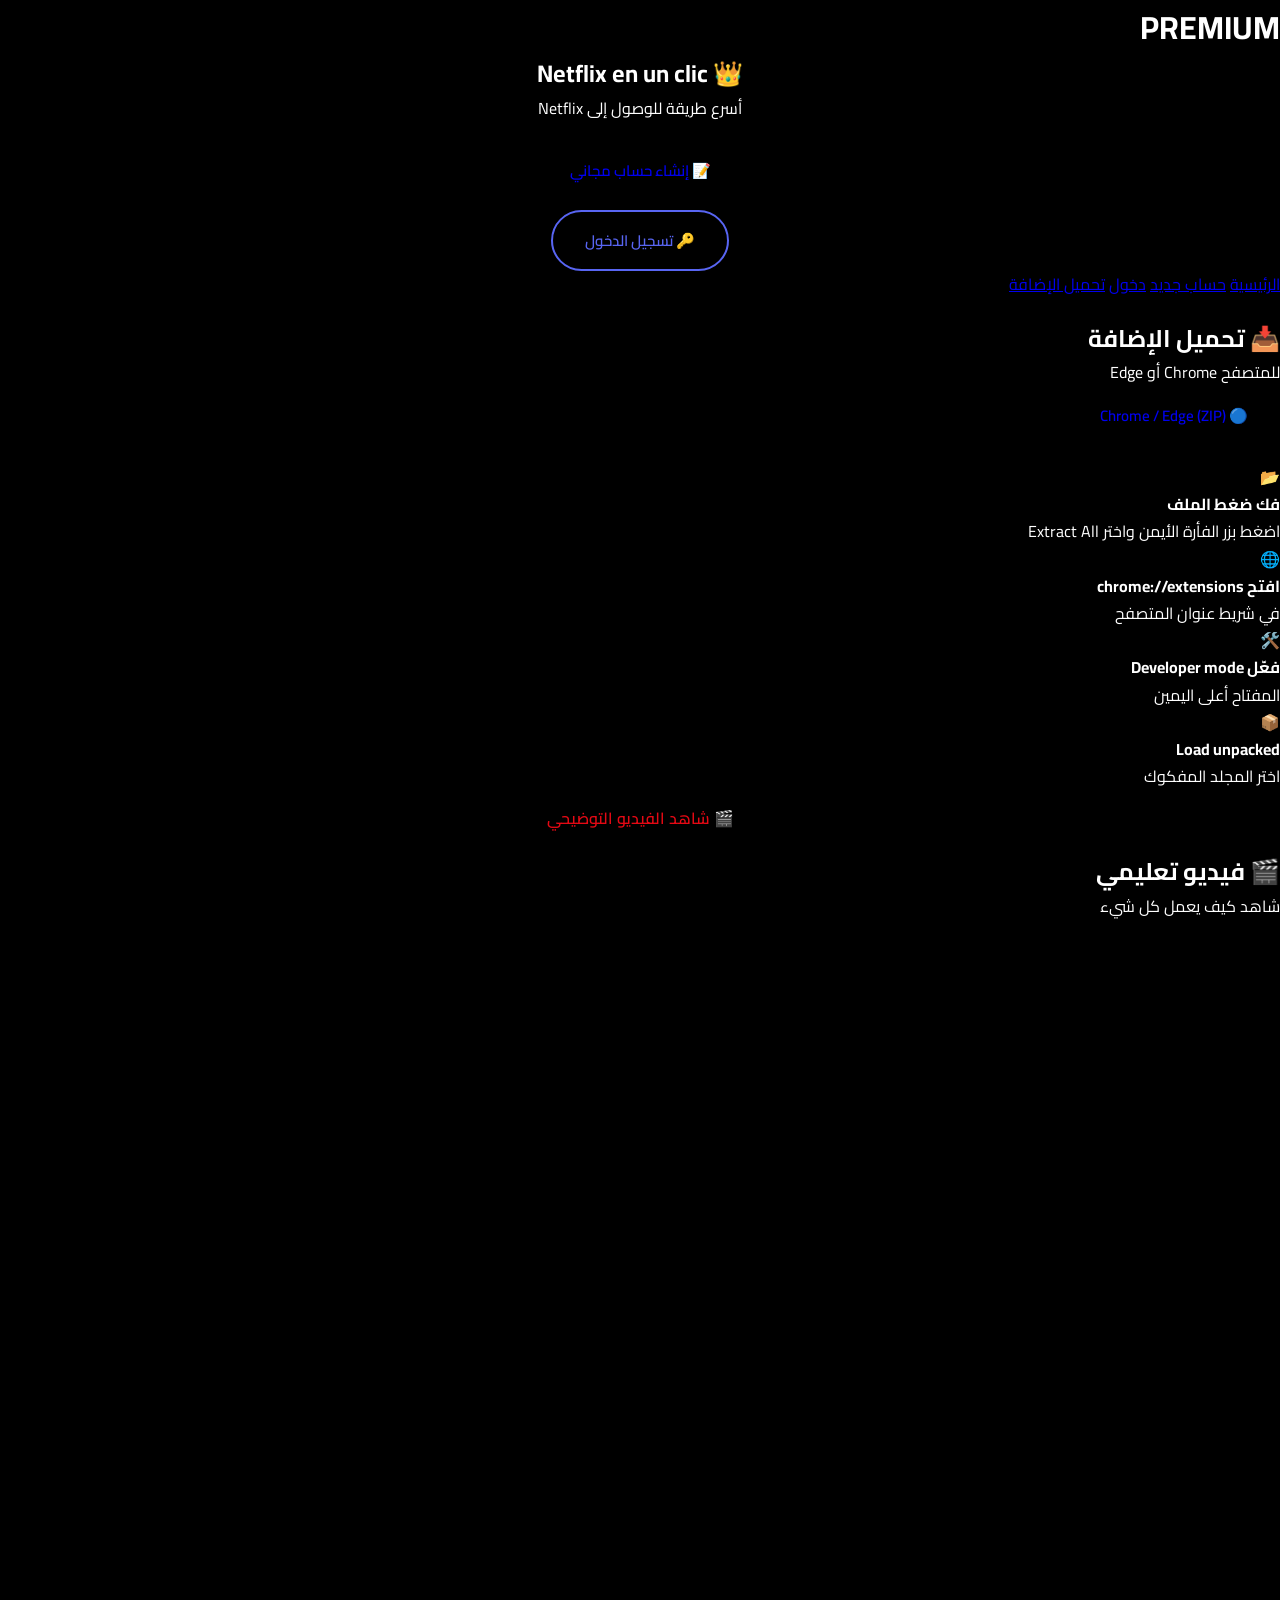
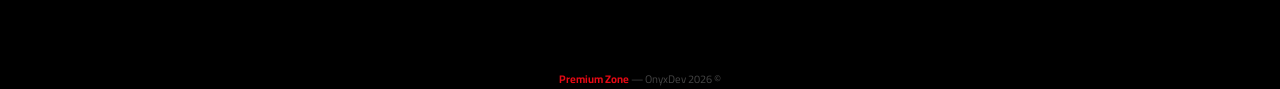
==== index.html @ 8218371e "Update index.html" ====
<!DOCTYPE html>
<html lang="ar" dir="rtl">
<head>
    <meta charset="UTF-8">
    <meta name="viewport" content="width=device-width, initial-scale=1.0">
    <title>Premium Zone</title>
    <link rel="stylesheet" href="style.css">
</head>
<body>

<div class="container">

    <div class="logo">
        <h1>PREMIUM</h1>
    </div>

    <div class="card" style="text-align:center;">
        <h2>👑 Netflix en un clic</h2>
        <p class="subtitle">أسرع طريقة للوصول إلى Netflix</p>
        
        <div style="margin-top:20px;">
            <a href="signup.html" class="btn">📝 إنشاء حساب مجاني</a>
        </div>
        <div style="margin-top:10px;">
            <a href="login.html" class="btn btn-outline">🔑 تسجيل الدخول</a>
        </div>
    </div>

    <div class="nav-bottom">
        <a href="#">الرئيسية</a>
        <a href="signup.html">حساب جديد</a>
        <a href="login.html">دخول</a>
        <a href="#download">تحميل الإضافة</a>
    </div>

    <!-- DOWNLOAD -->
    <div class="card" id="download" style="margin-top:20px;">
        <h2>📥 تحميل الإضافة</h2>
        <p class="subtitle">للمتصفح Chrome أو Edge</p>
        <a href="https://drive.google.com/file/d/1JAqgRaHh-zNMrs-SOYu-zjc6arDPYZc6/view?usp=sharing" class="btn">🔵 Chrome / Edge (ZIP)</a>
        
        <div style="margin-top:20px; text-align:right;">
            <div class="feature-row">
                <div class="icon">📂</div>
                <div class="info"><h4>فك ضغط الملف</h4><p>اضغط بزر الفأرة الأيمن واختر Extract All</p></div>
            </div>
            <div class="feature-row">
                <div class="icon">🌐</div>
                <div class="info"><h4>افتح chrome://extensions</h4><p>في شريط عنوان المتصفح</p></div>
            </div>
            <div class="feature-row">
                <div class="icon">🛠️</div>
                <div class="info"><h4>فعّل Developer mode</h4><p>المفتاح أعلى اليمين</p></div>
            </div>
            <div class="feature-row">
                <div class="icon">📦</div>
                <div class="info"><h4>Load unpacked</h4><p>اختر المجلد المفكوك</p></div>
            </div>
        </div>
        
        <p style="text-align:center; margin-top:15px;">
            <a href="#video" style="color:#E50914; text-decoration:none; font-weight:600;">🎬 شاهد الفيديو التوضيحي</a>
        </p>
    </div>

    <!-- VIDEO -->
    <div class="card" id="video" style="margin-top:20px;">
        <h2>🎬 فيديو تعليمي</h2>
        <p class="subtitle">شاهد كيف يعمل كل شيء</p>
        <div style="border-radius:10px; overflow:hidden; background:#000; aspect-ratio:16/9;">
            <iframe src="https://www.youtube-nocookie.com/embed/JpNjwYUi43E?rel=0" frameborder="0" allow="autoplay; encrypted-media; picture-in-picture" allowfullscreen style="width:100%;height:100%;border:none;"></iframe>
        </div>
    </div>

    <p style="text-align:center; color:#444; font-size:11px; margin-top:30px;">
        © 2026 <strong style="color:#E50914;">Premium Zone</strong> — OnyxDev
    </p>

</div>

</body>
</html>
---- style.css ----
@import url('https://fonts.googleapis.com/css2?family=Cairo:wght@300;400;500;600;700;800;900&display=swap');

:root {
    --bg: #000000;
    --surface: #0c0c0c;
    --card: #111111;
    --border: #1a1a1a;
    --red: #E50914;
    --red-hover: #b20710;
    --gold: #FFD700;
    --text: #ffffff;
    --text-secondary: #888888;
    --green: #46d369;
    --blue: #5865F2;
    --radius: 20px;
    --radius-sm: 12px;
    --shadow: 0 4px 30px rgba(0,0,0,0.5);
}

* { margin: 0; padding: 0; box-sizing: border-box; }

body {
    background: var(--bg);
    font-family: 'Cairo', sans-serif;
    color: var(--text);
    line-height: 1.7;
    -webkit-font-smoothing: antialiased;
}

/* ========== NAVBAR ========== */
.navbar {
    display: flex;
    justify-content: space-between;
    align-items: center;
    padding: 20px 40px;
    background: rgba(0,0,0,0.8);
    backdrop-filter: blur(20px);
    border-bottom: 1px solid var(--border);
    position: sticky;
    top: 0;
    z-index: 100;
}
.nav-logo {
    font-size: 24px;
    font-weight: 900;
    color: var(--red);
    letter-spacing: 4px;
}
.nav-links { display: flex; gap: 25px; align-items: center; }
.nav-links a {
    color: var(--text-secondary);
    text-decoration: none;
    font-size: 14px;
    font-weight: 500;
    transition: 0.3s;
}
.nav-links a:hover { color: var(--text); }
.nav-links .btn-nav {
    background: var(--red);
    color: white;
    padding: 10px 22px;
    border-radius: 50px;
    font-weight: 600;
    font-size: 13px;
}
.nav-links .btn-nav:hover { background: var(--red-hover); color: white; }

/* ========== HERO ========== */
.hero {
    text-align: center;
    padding: 100px 20px 80px;
    position: relative;
    overflow: hidden;
}
.hero::before {
    content: '';
    position: absolute;
    top: -50%;
    left: -50%;
    width: 200%;
    height: 200%;
    background: radial-gradient(circle at center, rgba(229,9,20,0.08) 0%, transparent 70%);
    animation: rotate 30s linear infinite;
}
@keyframes rotate {
    from { transform: rotate(0deg); }
    to { transform: rotate(360deg); }
}
.hero-content { position: relative; z-index: 1; }
.hero-badge {
    display: inline-block;
    background: rgba(229,9,20,0.1);
    color: var(--red);
    border: 1px solid rgba(229,9,20,0.2);
    border-radius: 50px;
    padding: 8px 20px;
    font-size: 12px;
    font-weight: 700;
    letter-spacing: 3px;
    text-transform: uppercase;
    margin-bottom: 25px;
}
.hero h1 {
    font-size: 56px;
    font-weight: 900;
    line-height: 1.2;
    margin-bottom: 15px;
    background: linear-gradient(135deg, #E50914, #ff6b6b);
    -webkit-background-clip: text;
    -webkit-text-fill-color: transparent;
}
.hero p {
    font-size: 18px;
    color: var(--text-secondary);
    max-width: 550px;
    margin: 0 auto 35px;
    font-weight: 300;
}
.hero-buttons { display: flex; gap: 15px; justify-content: center; flex-wrap: wrap; }

/* ========== BOUTONS ========== */
.btn {
    display: inline-flex;
    align-items: center;
    gap: 8px;
    padding: 16px 32px;
    border-radius: 50px;
    text-decoration: none;
    font-weight: 600;
    font-size: 15px;
    transition: all 0.3s;
    cursor: pointer;
    border: none;
    font-family: 'Cairo', sans-serif;
}
.btn-primary {
    background: var(--red);
    color: white;
    box-shadow: 0 8px 30px rgba(229,9,20,0.3);
}
.btn-primary:hover {
    background: var(--red-hover);
    transform: translateY(-3px);
    box-shadow: 0 15px 40px rgba(229,9,20,0.4);
}
.btn-secondary {
    background: transparent;
    color: var(--text);
    border: 2px solid rgba(255,255,255,0.2);
}
.btn-secondary:hover {
    border-color: var(--text);
    transform: translateY(-3px);
}
.btn-outline {
    background: transparent;
    border: 2px solid var(--blue);
    color: var(--blue);
}
.btn-outline:hover { background: var(--blue); color: white; }
.btn-green {
    background: var(--green);
    color: white;
}
.btn-green:hover { background: #3ab558; transform: translateY(-3px); }
.btn-sm { padding: 10px 20px; font-size: 13px; }

/* ========== SECTIONS ========== */
.section {
    max-width: 1100px;
    margin: 0 auto;
    padding: 80px 25px;
}
.section-title {
    text-align: center;
    margin-bottom: 60px;
}
.section-title h2 {
    font-size: 36px;
    font-weight: 800;
    margin-bottom: 10px;
}
.section-title p {
    color: var(--text-secondary);
    font-size: 16px;
}

/* ========== FEATURES ========== */
.features-grid {
    display: grid;
    grid-template-columns: repeat(auto-fit, minmax(260px, 1fr));
    gap: 25px;
}
.feature-card {
    background: var(--card);
    border: 1px solid var(--border);
    border-radius: var(--radius);
    padding: 35px 25px;
    text-align: center;
    transition: all 0.3s;
    position: relative;
    overflow: hidden;
}
.feature-card::before {
    content: '';
    position: absolute;
    top: 0;
    left: 0;
    right: 0;
    height: 3px;
    background: var(--red);
    transform: scaleX(0);
    transition: transform 0.3s;
}
.feature-card:hover::before { transform: scaleX(1); }
.feature-card:hover {
    transform: translateY(-8px);
    box-shadow: var(--shadow);
    border-color: #2a2a2a;
}
.feature-icon {
    font-size: 45px;
    margin-bottom: 20px;
    display: block;
}
.feature-card h3 {
    font-size: 19px;
    font-weight: 700;
    margin-bottom: 10px;
}
.feature-card p {
    color: var(--text-secondary);
    font-size: 14px;
    font-weight: 400;
}

/* ========== DOWNLOAD ========== */
.download-card {
    background: var(--card);
    border: 1px solid var(--border);
    border-radius: var(--radius);
    padding: 50px 40px;
    text-align: center;
    max-width: 700px;
    margin: 0 auto;
    box-shadow: var(--shadow);
}
.download-card h3 { font-size: 24px; margin-bottom: 20px; }

/* Install steps */
.install-steps { text-align: right; margin-top: 30px; }
.install-step {
    display: flex; align-items: center; gap: 18px;
    background: #0a0a0a; border: 1px solid var(--border);
    border-radius: var(--radius-sm); padding: 20px 22px;
    margin-bottom: 12px; transition: 0.3s;
}
.install-step:hover { border-color: var(--red); }
.install-num {
    width: 42px; height: 42px; background: var(--red);
    border-radius: 50%; display: flex; align-items: center;
    justify-content: center; font-size: 18px; font-weight: 900;
    flex-shrink: 0;
}
.install-text strong { display: block; color: var(--text); font-size: 15px; margin-bottom: 4px; }
.install-text p { color: var(--text-secondary); font-size: 13px; }
.install-text code {
    background: #1a1a1a; color: var(--red); padding: 3px 10px;
    border-radius: 6px; font-size: 13px; font-weight: 700;
}

/* ========== VIDEO ========== */
.video-card {
    background: var(--card);
    border: 1px solid var(--border);
    border-radius: var(--radius);
    padding: 40px;
    text-align: center;
    max-width: 700px;
    margin: 0 auto;
}
.video-wrapper {
    position: relative;
    border-radius: var(--radius-sm);
    overflow: hidden;
    background: #000;
    aspect-ratio: 16/9;
}
.video-wrapper iframe { width: 100%; height: 100%; border: none; }
.video-overlay {
    position: absolute; inset: 0; display: flex; flex-direction: column;
    align-items: center; justify-content: center;
    background: rgba(0,0,0,0.6); cursor: pointer; z-index: 1;
    transition: 0.3s;
}
.video-overlay:hover { background: rgba(0,0,0,0.4); }
.play-btn {
    width: 75px; height: 75px; background: var(--red);
    border-radius: 50%; display: flex; align-items: center;
    justify-content: center; margin-bottom: 12px;
    box-shadow: 0 0 40px rgba(229,9,20,0.5); transition: 0.3s;
}
.video-overlay:hover .play-btn { transform: scale(1.1); }
.play-btn svg { width: 32px; height: 32px; margin-left: 4px; }
.video-overlay span { color: #ccc; font-size: 15px; font-weight: 600; }

/* ========== FORMULAIRES ========== */
.form-container {
    max-width: 460px; margin: 60px auto; padding: 45px 40px;
    background: var(--card); border: 1px solid var(--border);
    border-radius: var(--radius); text-align: center;
    box-shadow: var(--shadow);
}
.form-container h2 { font-size: 28px; margin-bottom: 8px; color: var(--text); }
.form-container p { color: var(--text-secondary); margin-bottom: 30px; font-size: 14px; }
.form-group { margin-bottom: 18px; text-align: right; }
.form-group label { display: block; color: var(--text-secondary); margin-bottom: 6px; font-size: 13px; font-weight: 500; }
.form-group input {
    width: 100%; padding: 15px 18px; background: #0a0a0a;
    border: 1px solid var(--border); border-radius: var(--radius-sm);
    color: var(--text); font-size: 15px; font-family: 'Cairo', sans-serif;
    text-align: right; transition: 0.3s;
}
.form-group input:focus { border-color: var(--red); outline: none; box-shadow: 0 0 0 3px rgba(229,9,20,0.1); }
.form-container .btn { width: 100%; margin-top: 20px; justify-content: center; }
.form-footer { margin-top: 25px; color: var(--text-secondary); font-size: 13px; }
.form-footer a { color: var(--red); text-decoration: none; font-weight: 600; }

/* ========== DASHBOARD ========== */
.dashboard {
    max-width: 650px; margin: 40px auto; padding: 40px;
    background: var(--card); border: 1px solid var(--border);
    border-radius: var(--radius); box-shadow: var(--shadow);
}
.dashboard h2 { text-align: center; font-size: 26px; margin-bottom: 25px; }
.balance-box {
    text-align: center; background: linear-gradient(135deg, #0a0a0a, #111);
    border: 1px solid var(--border); border-radius: var(--radius);
    padding: 30px; margin-bottom: 30px;
}
.balance-amount { font-size: 60px; font-weight: 900; color: var(--green); }
.balance-label { color: var(--text-secondary); font-size: 13px; text-transform: uppercase; letter-spacing: 2px; }
.actions-grid { display: grid; grid-template-columns: 1fr 1fr; gap: 15px; }
.actions-grid .btn { justify-content: center; text-align: center; }

/* Code display */
.code-box {
    text-align: center; background: linear-gradient(135deg, #0a0a0a, #111);
    border: 1px solid var(--red); border-radius: var(--radius);
    padding: 30px; margin-top: 25px;
}
.code-box h3 { color: var(--green); margin-bottom: 15px; }
.code-value {
    font-size: 32px; font-weight: 900; color: var(--text);
    letter-spacing: 8px; background: #000; padding: 18px;
    border-radius: var(--radius-sm); margin: 12px 0;
    font-family: monospace;
}

/* ========== FOOTER ========== */
footer {
    text-align: center; padding: 35px; color: #444;
    border-top: 1px solid var(--border); font-size: 13px;
    margin-top: 60px;
}
footer strong { color: var(--red); }

/* ========== RESPONSIVE ========== */
@media (max-width: 768px) {
    .hero h1 { font-size: 36px; }
    .hero p { font-size: 15px; }
    .section { padding: 50px 20px; }
    .section-title h2 { font-size: 26px; }
    .navbar { padding: 15px 20px; }
    .nav-links { gap: 15px; }
    .nav-links a { font-size: 12px; }
    .actions-grid { grid-template-columns: 1fr; }
    .features-grid { grid-template-columns: 1fr; }
}
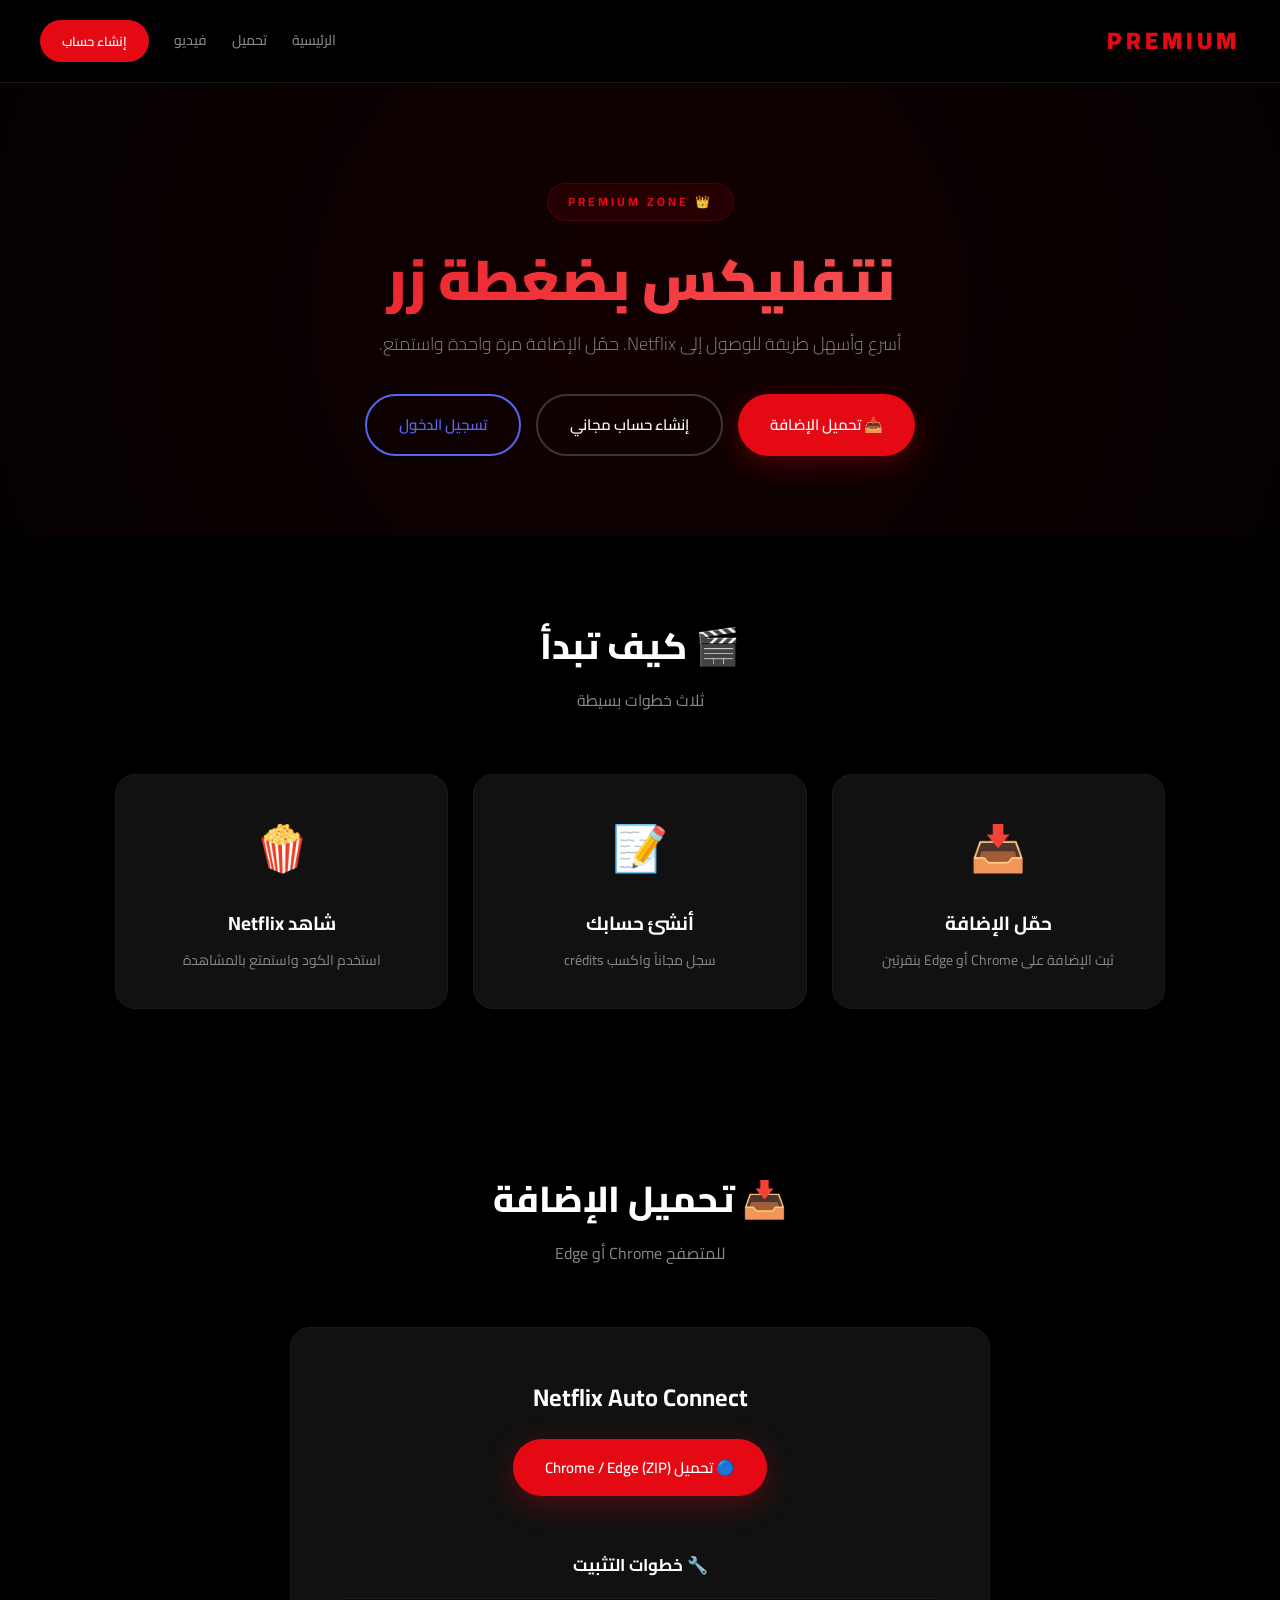
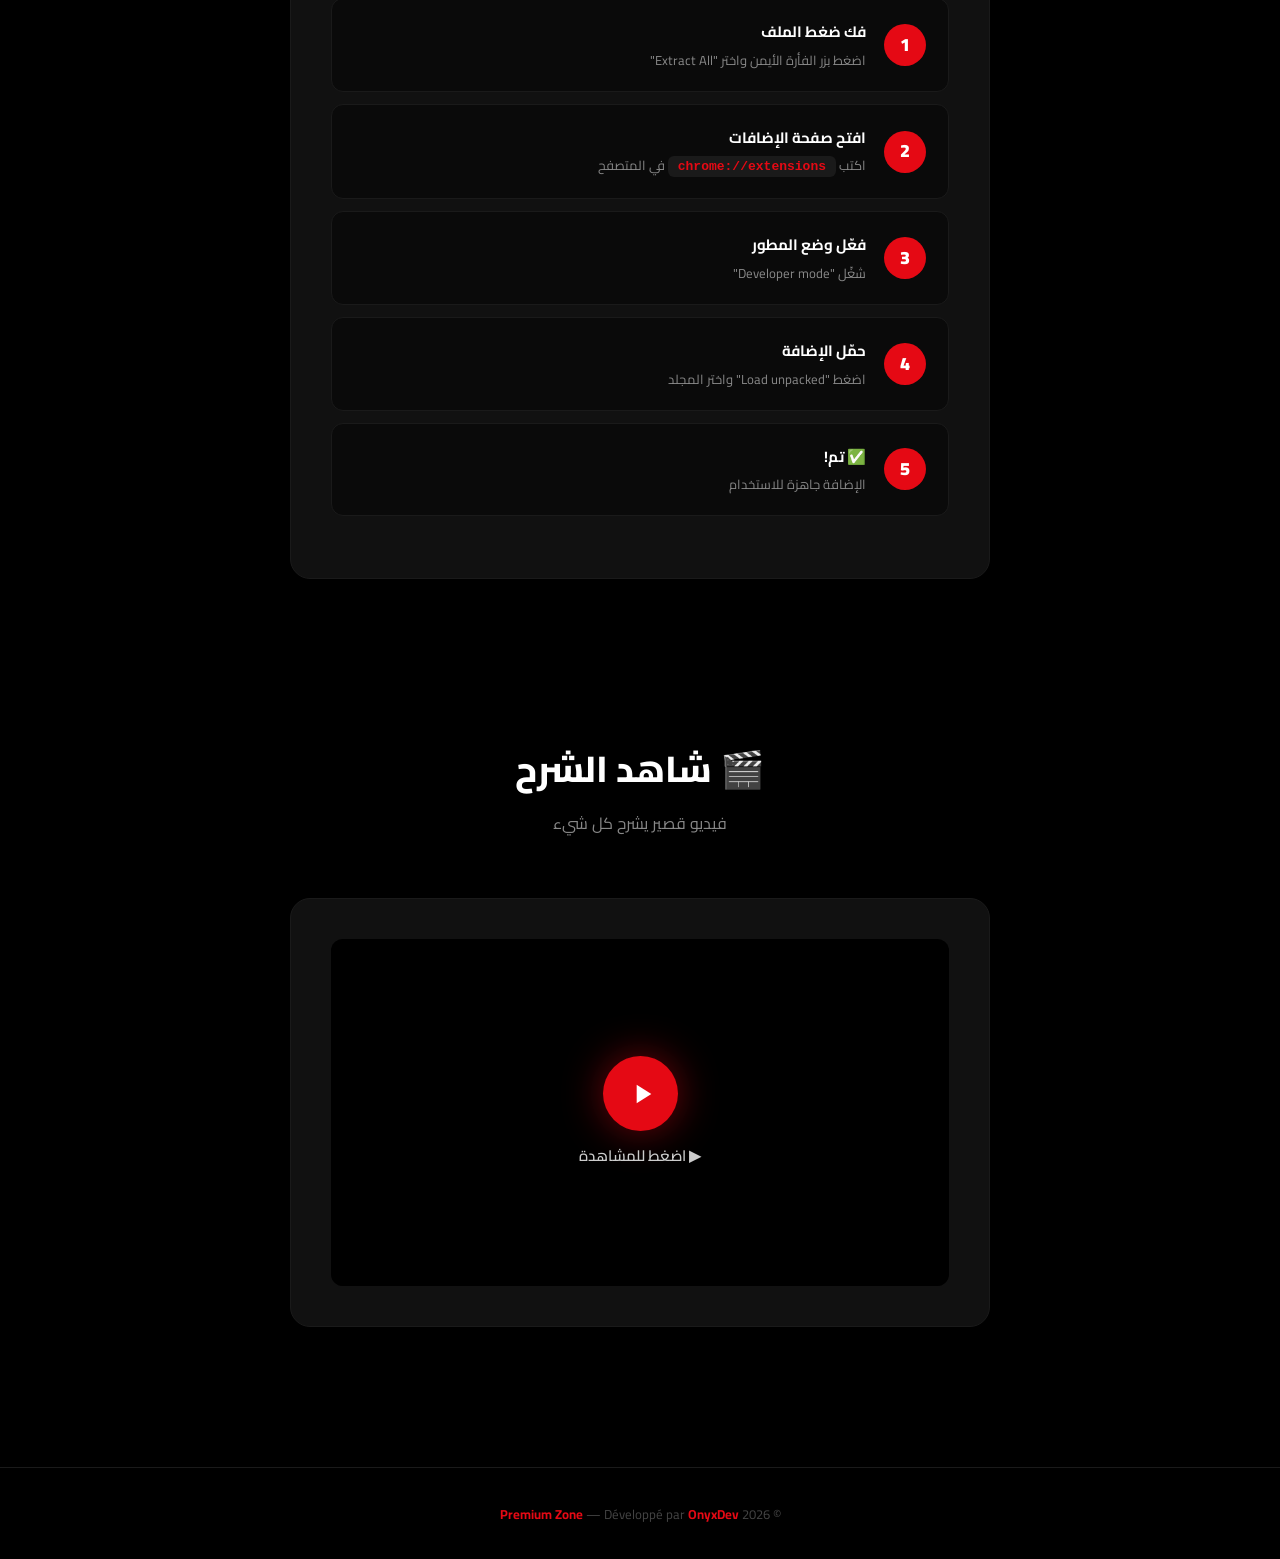
==== commit 91ac249b: "Update index.html" ====
--- a/index.html
+++ b/index.html
@@ -3,80 +3,128 @@
 <head>
     <meta charset="UTF-8">
     <meta name="viewport" content="width=device-width, initial-scale=1.0">
-    <title>Premium Zone</title>
+    <meta name="description" content="Premium Zone - Netflix Access">
+    <title>Premium Zone | Netflix Access</title>
     <link rel="stylesheet" href="style.css">
 </head>
 <body>
 
-<div class="container">
+<!-- NAVBAR -->
+<nav class="navbar">
+    <div class="nav-logo">PREMIUM</div>
+    <div class="nav-links">
+        <a href="#">الرئيسية</a>
+        <a href="#download">تحميل</a>
+        <a href="#videoSection">فيديو</a>
+        <a href="signup.html" class="btn-nav">إنشاء حساب</a>
+    </div>
+</nav>
 
-    <div class="logo">
-        <h1>PREMIUM</h1>
-    </div>
-
-    <div class="card" style="text-align:center;">
-        <h2>👑 Netflix en un clic</h2>
-        <p class="subtitle">أسرع طريقة للوصول إلى Netflix</p>
-        
-        <div style="margin-top:20px;">
-            <a href="signup.html" class="btn">📝 إنشاء حساب مجاني</a>
-        </div>
-        <div style="margin-top:10px;">
-            <a href="login.html" class="btn btn-outline">🔑 تسجيل الدخول</a>
+<!-- HERO -->
+<header class="hero">
+    <div class="hero-content">
+        <div class="hero-badge">👑 Premium Zone</div>
+        <h1>نتفليكس بضغطة زر</h1>
+        <p>أسرع وأسهل طريقة للوصول إلى Netflix. حمّل الإضافة مرة واحدة واستمتع.</p>
+        <div class="hero-buttons">
+            <a href="#download" class="btn btn-primary">📥 تحميل الإضافة</a>
+            <a href="signup.html" class="btn btn-secondary">إنشاء حساب مجاني</a>
+            <a href="login.html" class="btn btn-outline">تسجيل الدخول</a>
         </div>
     </div>
+</header>
 
-    <div class="nav-bottom">
-        <a href="#">الرئيسية</a>
-        <a href="signup.html">حساب جديد</a>
-        <a href="login.html">دخول</a>
-        <a href="#download">تحميل الإضافة</a>
+<!-- FEATURES -->
+<section class="section">
+    <div class="section-title">
+        <h2>🎬 كيف تبدأ</h2>
+        <p>ثلاث خطوات بسيطة</p>
     </div>
+    <div class="features-grid">
+        <div class="feature-card">
+            <span class="feature-icon">📥</span>
+            <h3>حمّل الإضافة</h3>
+            <p>ثبت الإضافة على Chrome أو Edge بنقرتين</p>
+        </div>
+        <div class="feature-card">
+            <span class="feature-icon">📝</span>
+            <h3>أنشئ حسابك</h3>
+            <p>سجل مجاناً واكسب crédits</p>
+        </div>
+        <div class="feature-card">
+            <span class="feature-icon">🍿</span>
+            <h3>شاهد Netflix</h3>
+            <p>استخدم الكود واستمتع بالمشاهدة</p>
+        </div>
+    </div>
+</section>
 
-    <!-- DOWNLOAD -->
-    <div class="card" id="download" style="margin-top:20px;">
+<!-- DOWNLOAD -->
+<section class="section" id="download">
+    <div class="section-title">
         <h2>📥 تحميل الإضافة</h2>
-        <p class="subtitle">للمتصفح Chrome أو Edge</p>
-        <a href="https://drive.google.com/file/d/1JAqgRaHh-zNMrs-SOYu-zjc6arDPYZc6/view?usp=sharing" class="btn">🔵 Chrome / Edge (ZIP)</a>
+        <p>للمتصفح Chrome أو Edge</p>
+    </div>
+    <div class="download-card">
+        <h3>Netflix Auto Connect</h3>
+        <a href="https://drive.google.com/file/d/1JAqgRaHh-zNMrs-SOYu-zjc6arDPYZc6/view?usp=sharing" class="btn btn-primary" style="margin-bottom:25px;">🔵 تحميل Chrome / Edge (ZIP)</a>
         
-        <div style="margin-top:20px; text-align:right;">
-            <div class="feature-row">
-                <div class="icon">📂</div>
-                <div class="info"><h4>فك ضغط الملف</h4><p>اضغط بزر الفأرة الأيمن واختر Extract All</p></div>
+        <div class="install-steps">
+            <h4 style="color:white; font-size:17px; margin:20px 0 18px; text-align:center;">🔧 خطوات التثبيت</h4>
+            <div class="install-step">
+                <div class="install-num">1</div>
+                <div class="install-text"><strong>فك ضغط الملف</strong><p>اضغط بزر الفأرة الأيمن واختر "Extract All"</p></div>
             </div>
-            <div class="feature-row">
-                <div class="icon">🌐</div>
-                <div class="info"><h4>افتح chrome://extensions</h4><p>في شريط عنوان المتصفح</p></div>
+            <div class="install-step">
+                <div class="install-num">2</div>
+                <div class="install-text"><strong>افتح صفحة الإضافات</strong><p>اكتب <code>chrome://extensions</code> في المتصفح</p></div>
             </div>
-            <div class="feature-row">
-                <div class="icon">🛠️</div>
-                <div class="info"><h4>فعّل Developer mode</h4><p>المفتاح أعلى اليمين</p></div>
+            <div class="install-step">
+                <div class="install-num">3</div>
+                <div class="install-text"><strong>فعّل وضع المطور</strong><p>شغّل "Developer mode"</p></div>
             </div>
-            <div class="feature-row">
-                <div class="icon">📦</div>
-                <div class="info"><h4>Load unpacked</h4><p>اختر المجلد المفكوك</p></div>
+            <div class="install-step">
+                <div class="install-num">4</div>
+                <div class="install-text"><strong>حمّل الإضافة</strong><p>اضغط "Load unpacked" واختر المجلد</p></div>
+            </div>
+            <div class="install-step">
+                <div class="install-num">5</div>
+                <div class="install-text"><strong>✅ تم!</strong><p>الإضافة جاهزة للاستخدام</p></div>
             </div>
         </div>
-        
-        <p style="text-align:center; margin-top:15px;">
-            <a href="#video" style="color:#E50914; text-decoration:none; font-weight:600;">🎬 شاهد الفيديو التوضيحي</a>
-        </p>
     </div>
+</section>
 
-    <!-- VIDEO -->
-    <div class="card" id="video" style="margin-top:20px;">
-        <h2>🎬 فيديو تعليمي</h2>
-        <p class="subtitle">شاهد كيف يعمل كل شيء</p>
-        <div style="border-radius:10px; overflow:hidden; background:#000; aspect-ratio:16/9;">
-            <iframe src="https://www.youtube-nocookie.com/embed/JpNjwYUi43E?rel=0" frameborder="0" allow="autoplay; encrypted-media; picture-in-picture" allowfullscreen style="width:100%;height:100%;border:none;"></iframe>
+<!-- VIDEO -->
+<section class="section" id="videoSection">
+    <div class="section-title">
+        <h2>🎬 شاهد الشرح</h2>
+        <p>فيديو قصير يشرح كل شيء</p>
+    </div>
+    <div class="video-card">
+        <div class="video-wrapper">
+            <div class="video-overlay" id="videoOverlay" onclick="playVideo()">
+                <div class="play-btn">
+                    <svg viewBox="0 0 24 24" fill="white"><path d="M8 5v14l11-7z"/></svg>
+                </div>
+                <span>▶ اضغط للمشاهدة</span>
+            </div>
+            <iframe id="tutoVideo" src="" data-src="https://www.youtube-nocookie.com/embed/JpNjwYUi43E?autoplay=1&rel=0" frameborder="0" allow="autoplay; encrypted-media; picture-in-picture" allowfullscreen></iframe>
         </div>
     </div>
+</section>
 
-    <p style="text-align:center; color:#444; font-size:11px; margin-top:30px;">
-        © 2026 <strong style="color:#E50914;">Premium Zone</strong> — OnyxDev
-    </p>
+<footer>
+    <p>© 2026 <strong>Premium Zone</strong> — Développé par <strong>OnyxDev</strong></p>
+</footer>
 
-</div>
+<script>
+function playVideo() {
+    document.getElementById('videoOverlay').style.display = 'none';
+    const iframe = document.getElementById('tutoVideo');
+    iframe.src = iframe.getAttribute('data-src');
+}
+</script>
 
 </body>
 </html>
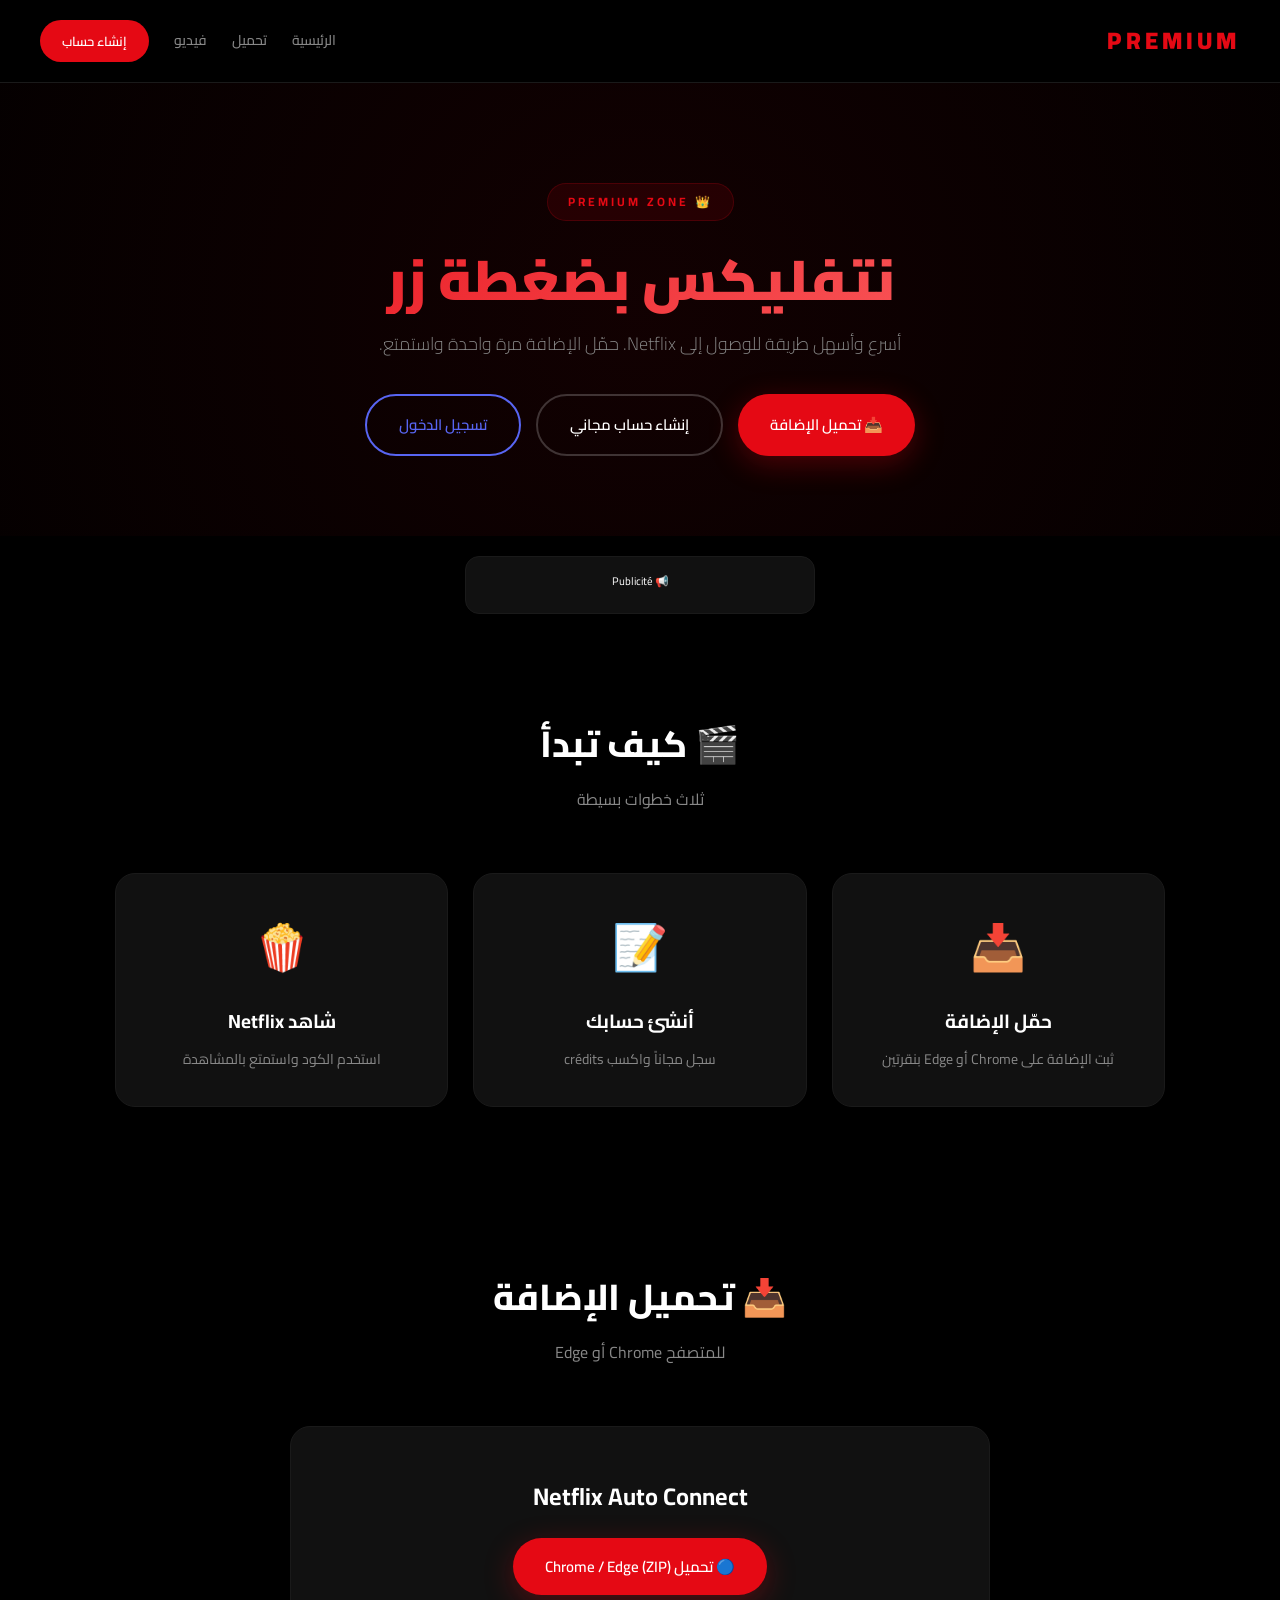
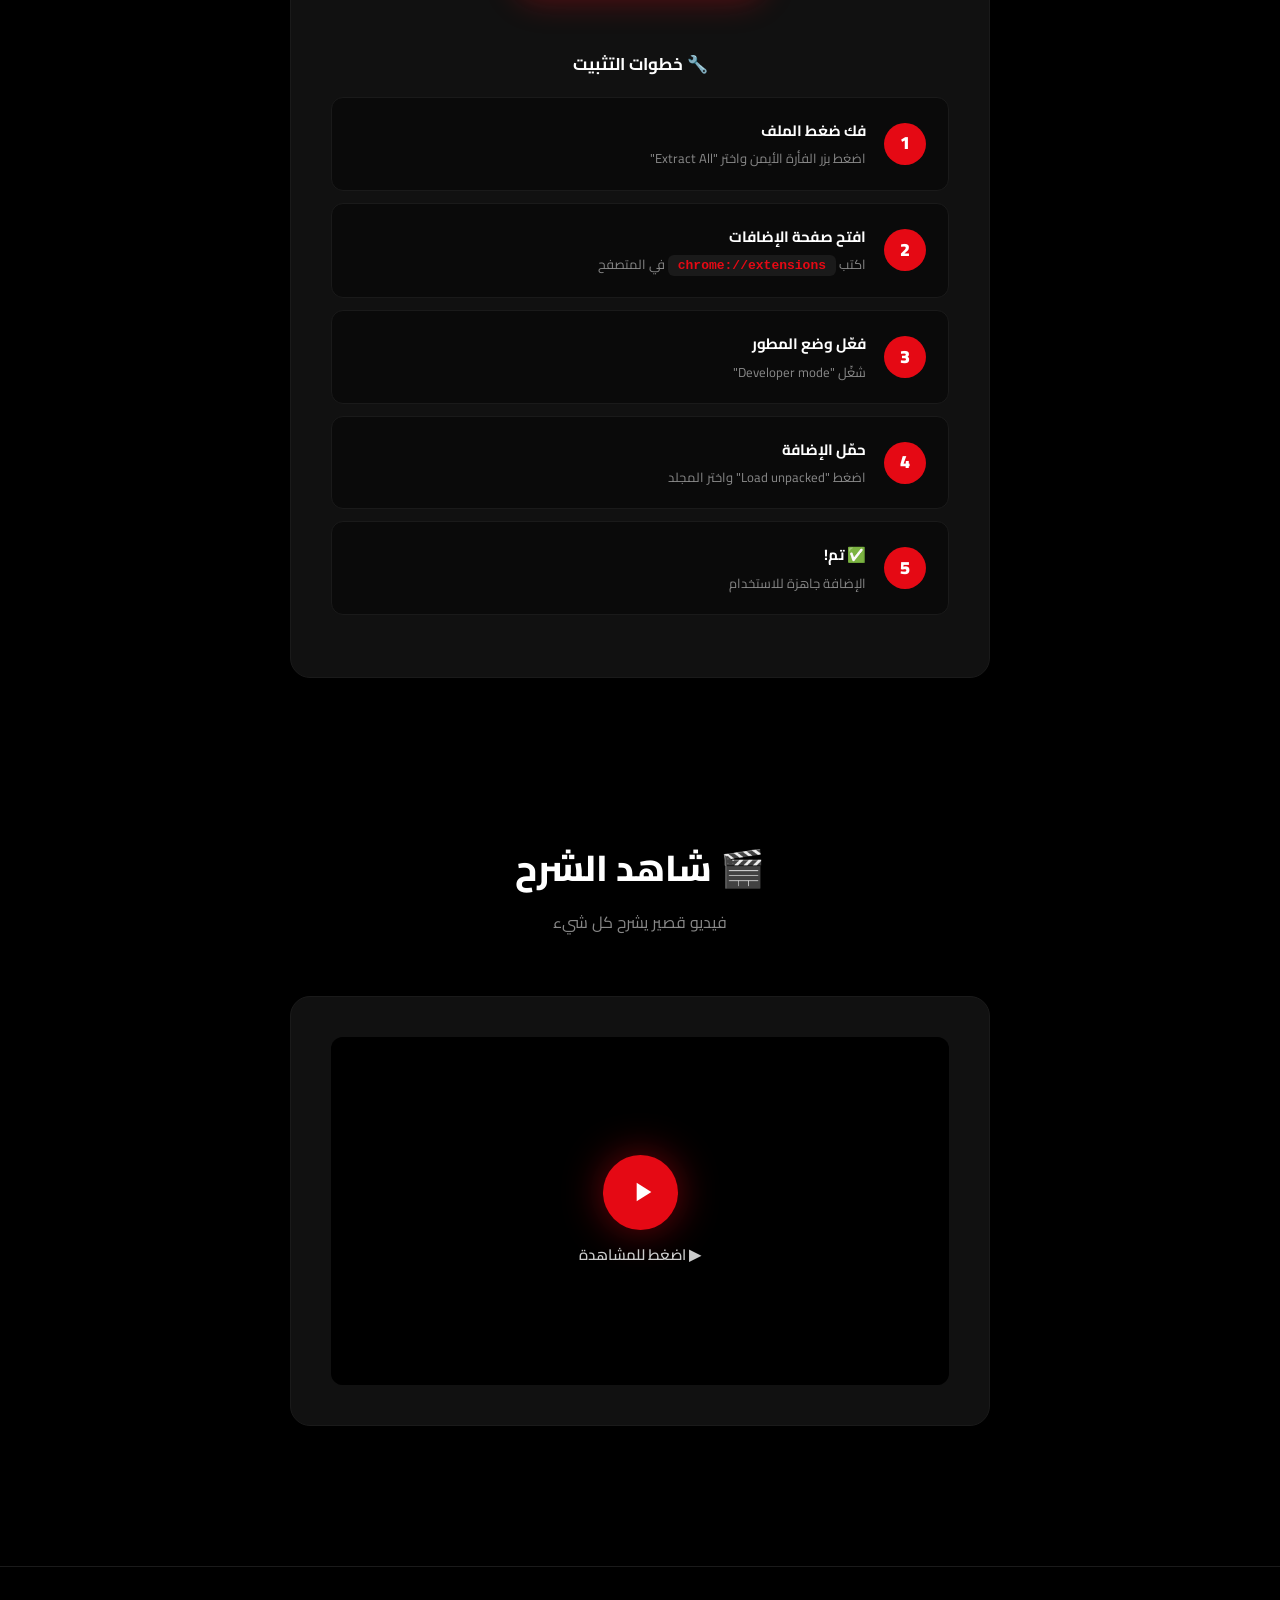
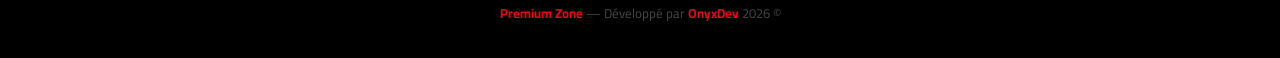
==== commit bd8be844: "Update index.html" ====
--- a/index.html
+++ b/index.html
@@ -33,6 +33,23 @@
         </div>
     </div>
 </header>
+
+<!-- Bannière pub -->
+<div class="section" style="padding:20px;">
+    <div style="background: var(--card); border: 1px solid var(--border); border-radius: 14px; padding: 15px; text-align: center; max-width: 350px; margin: 0 auto;">
+        <p style="color: var(--text2); font-size: 11px; margin-bottom: 8px;">📢 Publicité</p>
+        <script type="text/javascript">
+            atOptions = {
+                'key' : '05465015283265c1417592a008fdb083',
+                'format' : 'iframe',
+                'height' : 250,
+                'width' : 300,
+                'params' : {}
+            };
+        </script>
+        <script type="text/javascript" src="//www.highperformancedisplayformat.com/05465015283265c1417592a008fdb083/invoke.js"></script>
+    </div>
+</div>
 
 <!-- FEATURES -->
 <section class="section">
